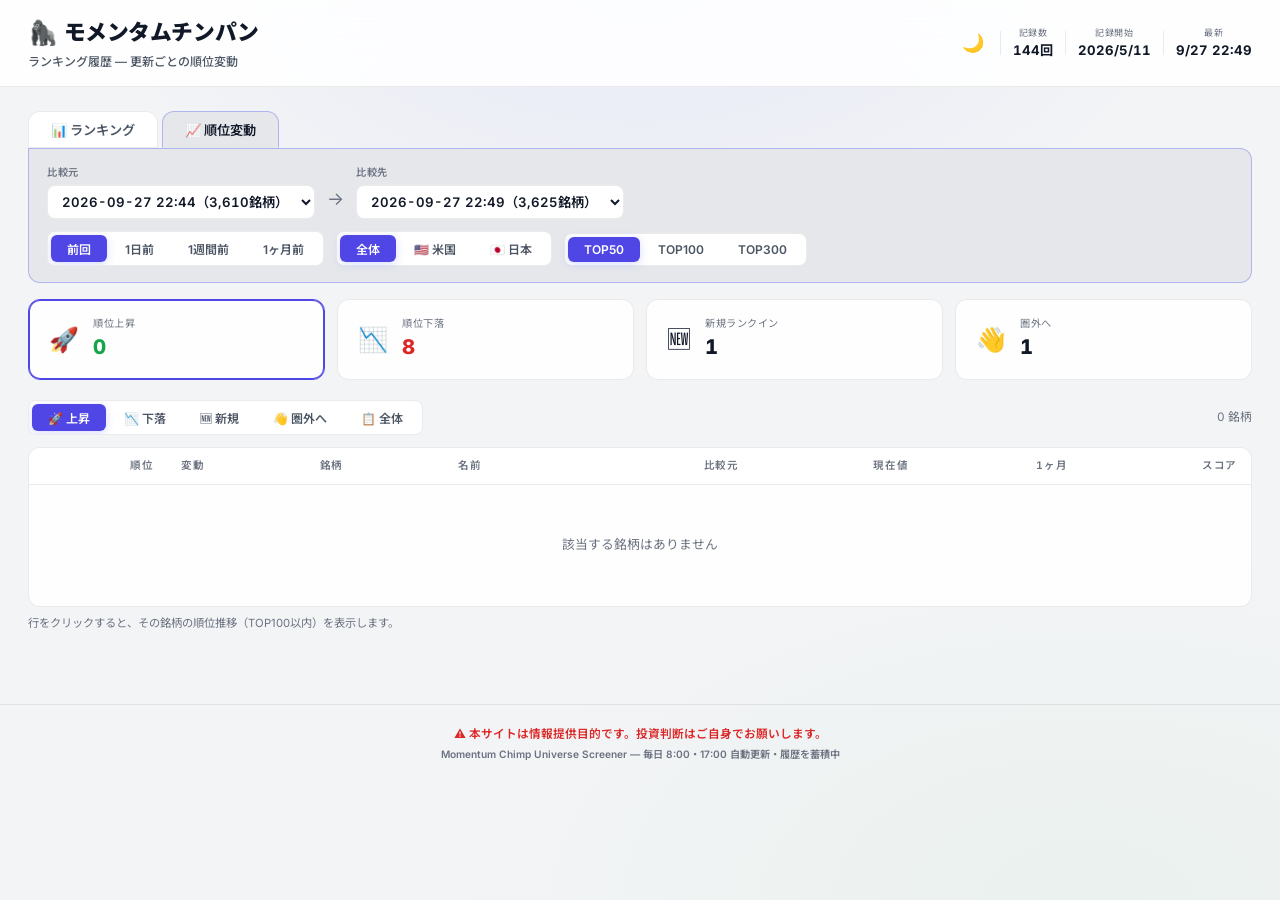
==== docs/history.html @ fb64ff7c "feat: ランキング履歴の蓄積と順位変動ページを追加 - 更新ごとに上位300位のスナップショットを docs/data/history/ に保存   (index.json: 一覧, ranks." ====
<!DOCTYPE html>
<html lang="ja">
<head>
    <meta charset="UTF-8">
    <meta name="viewport" content="width=device-width, initial-scale=1.0">
    <meta name="description" content="モメンタムチンパンのランキング履歴。更新ごとの順位上昇・下落・新規ランクイン銘柄をチェック。">

    <meta property="og:title" content="🦍 モメンタムチンパン | 順位変動">
    <meta property="og:description" content="モメンタムランキングの履歴から、順位を上げた銘柄・下げた銘柄をチェック。">
    <meta property="og:type" content="website">
    <meta property="og:url" content="https://ereyester.github.io/momentum-screener/history.html">
    <meta property="og:image" content="https://ereyester.github.io/momentum-screener/og-image.png">
    <meta name="twitter:card" content="summary_large_image">
    <meta name="twitter:image" content="https://ereyester.github.io/momentum-screener/og-image.png">

    <!-- Google tag (gtag.js) -->
    <script async src="https://www.googletagmanager.com/gtag/js?id=G-7YDGQEQNTJ"></script>
    <script>
      window.dataLayer = window.dataLayer || [];
      function gtag(){dataLayer.push(arguments);}
      gtag('js', new Date());

      gtag('config', 'G-7YDGQEQNTJ');
    </script>

    <title>🦍 モメンタムチンパン | 順位変動</title>
    <link rel="preconnect" href="https://fonts.googleapis.com">
    <link rel="preconnect" href="https://fonts.gstatic.com" crossorigin>
    <link href="https://fonts.googleapis.com/css2?family=Inter:wght@400;500;600;700;800;900&family=Noto+Sans+JP:wght@400;500;600;700;900&display=swap" rel="stylesheet">
    <link rel="stylesheet" href="style.css">
    <script>
        if (localStorage.getItem('theme') === 'light' || (!localStorage.getItem('theme') && window.matchMedia('(prefers-color-scheme: light)').matches)) {
            document.documentElement.setAttribute('data-theme', 'light');
        }
    </script>
</head>
<body>

    <!-- ===== HEADER ===== -->
    <header id="site-header">
        <div class="header-inner">
            <div class="header-left">
                <h1 id="site-title"><a href="./" class="title-link"><span class="logo-icon">🦍</span> モメンタムチンパン</a></h1>
                <p class="header-sub">ランキング履歴 — 更新ごとの順位変動</p>
            </div>
            <div class="header-meta">
                <button id="theme-toggle" class="theme-btn" title="テーマ切り替え">☀️</button>
                <div class="meta-divider"></div>
                <div class="meta-item">
                    <span class="meta-label">記録数</span>
                    <span class="meta-value" id="stat-snaps">---</span>
                </div>
                <div class="meta-divider"></div>
                <div class="meta-item">
                    <span class="meta-label">記録開始</span>
                    <span class="meta-value" id="stat-first">---</span>
                </div>
                <div class="meta-divider"></div>
                <div class="meta-item">
                    <span class="meta-label">最新</span>
                    <span class="meta-value" id="stat-last">---</span>
                </div>
            </div>
        </div>
    </header>

    <nav class="tab-nav page-nav">
        <a class="tab-btn" href="./">📊 ランキング</a>
        <a class="tab-btn active" href="history.html">📈 順位変動</a>
    </nav>

    <main class="tab-content active" id="main-content">

        <!-- ===== COMPARE CONTROLS ===== -->
        <div class="cmp-panel">
            <div class="cmp-row">
                <div class="cmp-field">
                    <label for="sel-from">比較元</label>
                    <select id="sel-from" class="cmp-select"></select>
                </div>
                <span class="cmp-arrow">→</span>
                <div class="cmp-field">
                    <label for="sel-to">比較先</label>
                    <select id="sel-to" class="cmp-select"></select>
                </div>
            </div>
            <div class="cmp-row">
                <div class="filter-pills" id="quick-pills">
                    <button class="pill active" data-back="prev">前回</button>
                    <button class="pill" data-back="1">1日前</button>
                    <button class="pill" data-back="7">1週間前</button>
                    <button class="pill" data-back="30">1ヶ月前</button>
                </div>
                <div class="filter-pills" id="market-pills">
                    <button class="pill active" data-market="ALL">全体</button>
                    <button class="pill" data-market="US">🇺🇸 米国</button>
                    <button class="pill" data-market="JP">🇯🇵 日本</button>
                </div>
                <div class="filter-pills" id="scope-pills">
                    <button class="pill active" data-scope="50">TOP50</button>
                    <button class="pill" data-scope="100">TOP100</button>
                    <button class="pill" data-scope="300">TOP300</button>
                </div>
            </div>
            <p class="cmp-note" id="cmp-note" hidden></p>
        </div>

        <!-- ===== SUMMARY ===== -->
        <div class="kpi-row" id="move-kpi">
            <button class="kpi kpi-btn" data-view="up">
                <div class="kpi-icon">🚀</div>
                <div class="kpi-body"><span class="kpi-label">順位上昇</span><span class="kpi-value c-up" id="kpi-up">-</span></div>
            </button>
            <button class="kpi kpi-btn" data-view="down">
                <div class="kpi-icon">📉</div>
                <div class="kpi-body"><span class="kpi-label">順位下落</span><span class="kpi-value c-dn" id="kpi-down">-</span></div>
            </button>
            <button class="kpi kpi-btn" data-view="new">
                <div class="kpi-icon">🆕</div>
                <div class="kpi-body"><span class="kpi-label">新規ランクイン</span><span class="kpi-value" id="kpi-new">-</span></div>
            </button>
            <button class="kpi kpi-btn" data-view="out">
                <div class="kpi-icon">👋</div>
                <div class="kpi-body"><span class="kpi-label">圏外へ</span><span class="kpi-value" id="kpi-out">-</span></div>
            </button>
        </div>

        <!-- ===== VIEW TABS ===== -->
        <div class="toolbar">
            <div class="filter-pills" id="view-pills">
                <button class="pill active" data-view="up">🚀 上昇</button>
                <button class="pill" data-view="down">📉 下落</button>
                <button class="pill" data-view="new">🆕 新規</button>
                <button class="pill" data-view="out">👋 圏外へ</button>
                <button class="pill" data-view="all">📋 全体</button>
            </div>
            <span class="count-badge" id="result-count">0 銘柄</span>
        </div>

        <div class="table-wrap">
            <table class="tbl" id="move-table">
                <thead>
                    <tr>
                        <th class="r">順位</th>
                        <th>変動</th>
                        <th>銘柄</th>
                        <th>名前</th>
                        <th class="r">比較元</th>
                        <th class="r">現在値</th>
                        <th class="r">1ヶ月</th>
                        <th class="r">スコア</th>
                    </tr>
                </thead>
                <tbody id="move-tbody"></tbody>
            </table>
        </div>
        <p class="hint">行をクリックすると、その銘柄の順位推移（TOP100以内）を表示します。</p>
    </main>

    <footer id="site-footer">
        <p>⚠️ 本サイトは情報提供目的です。投資判断はご自身でお願いします。</p>
        <p class="footer-sm">Momentum Chimp Universe Screener — 毎日 8:00・17:00 自動更新・履歴を蓄積中</p>
    </footer>

    <script src="history.js"></script>
</body>
</html>
---- docs/style.css ----
/* ============================================================
   モメンタムチンパン — Redesigned UI
   ============================================================ */

*,*::before,*::after{margin:0;padding:0;box-sizing:border-box}

:root{
  --bg:        #06080f;
  --bg2:       #0d1117;
  --bg3:       #161b22;
  --surface:   rgba(22,27,34,.85);
  --border:    rgba(255,255,255,.06);
  --border-h:  rgba(99,102,241,.4);
  --txt:       #f8fafc;
  --txt2:      #94a3b8;
  --txt3:      #64748b;
  --up:        #3fb950;
  --up-bg:     rgba(63,185,80,.08);
  --dn:        #f85149;
  --dn-bg:     rgba(248,81,73,.08);
  --accent:    #7c8aff;
  --gold:      #fbbf24;
  --header-bg: rgba(6,8,15,.88);
  --radius:    12px;
  --font: 'Inter','Noto Sans JP',-apple-system,sans-serif;
}

[data-theme="light"] {
  --bg:        #f3f4f6;
  --bg2:       #ffffff;
  --bg3:       #e5e7eb;
  --surface:   rgba(255,255,255,.9);
  --border:    rgba(0,0,0,.08);
  --border-h:  rgba(99,102,241,.4);
  --txt:       #111827;
  --txt2:      #4b5563;
  --txt3:      #6b7280;
  --up:        #16a34a;
  --up-bg:     rgba(22,163,74,.1);
  --dn:        #dc2626;
  --dn-bg:     rgba(220,38,38,.1);
  --accent:    #4f46e5;
  --header-bg: rgba(255,255,255,.88);
}

html{font-size:15px;scroll-behavior:smooth}
body{
  font-family:var(--font);background:var(--bg);color:var(--txt);
  line-height:1.55;min-height:100vh;
  background-image:
    radial-gradient(ellipse 70% 50% at 50% 0%,rgba(124,138,255,.1),transparent 60%),
    radial-gradient(ellipse 50% 40% at 85% 100%,rgba(63,185,80,.05),transparent);
}

::-webkit-scrollbar{width:6px;height:6px}
::-webkit-scrollbar-track{background:transparent}
::-webkit-scrollbar-thumb{background:rgba(255,255,255,.1);border-radius:3px}

/* ===== HEADER ===== */
#site-header{
  position:sticky;top:0;z-index:100;
  padding:14px 28px;
  background:var(--header-bg);
  backdrop-filter:blur(24px) saturate(1.4);
  border-bottom:1px solid var(--border);
}
.header-inner{
  max-width:1320px;margin:0 auto;
  display:flex;align-items:center;justify-content:space-between;gap:16px;
  flex-wrap:wrap;
}
#site-title{
  font-size:1.45rem;font-weight:900;letter-spacing:-.02em;
  display:flex;align-items:center;gap:6px;
}
.logo-icon{font-size:1.6rem;animation:bob 2.5s ease-in-out infinite}
@keyframes bob{0%,100%{transform:translateY(0)}50%{transform:translateY(-2px)}}
.header-sub{font-size:.8rem;color:var(--txt2);margin-top:2px;font-weight:500}

.header-meta{display:flex;align-items:center;gap:12px}
.theme-btn{
  background:none;border:none;font-size:1.2rem;cursor:pointer;
  padding:4px;border-radius:50%;transition:background .2s;
  color:var(--txt);
}
.theme-btn:hover{background:var(--border)}
.meta-item{display:flex;flex-direction:column;align-items:center}
.meta-label{font-size:.6rem;color:var(--txt3);text-transform:uppercase;letter-spacing:.06em}
.meta-value{font-size:.88rem;font-weight:700;color:var(--txt);font-variant-numeric:tabular-nums}
.meta-divider{width:1px;height:24px;background:var(--border)}

/* ===== PODIUM ===== */
.podium-section{
  max-width:1320px;margin:28px auto 0;padding:0 28px;
}
.section-title{font-size:1.15rem;font-weight:800;margin-bottom:16px}
.podium{display:grid;grid-template-columns:repeat(3,1fr);gap:14px}

.pod-card{
  position:relative;overflow:hidden;
  padding:20px;border-radius:var(--radius);
  background:var(--surface);
  border:1px solid var(--border);
  transition:all .25s ease;
}
.pod-card:hover{border-color:var(--border-h);transform:translateY(-3px)}

.pod-rank{
  position:absolute;top:12px;right:14px;
  font-size:2.4rem;font-weight:900;
  line-height:1;opacity:.12;
}
.pod-card.gold  .pod-rank{color:#fbbf24;opacity:.25}
.pod-card.silver .pod-rank{color:#a0aec0;opacity:.2}
.pod-card.bronze .pod-rank{color:#d97706;opacity:.18}

.pod-card.gold{border-color:rgba(251,191,36,.25);
  background:linear-gradient(135deg,rgba(251,191,36,.06),transparent 60%)}
.pod-card.silver{border-color:rgba(160,174,192,.2);
  background:linear-gradient(135deg,rgba(160,174,192,.04),transparent 60%)}
.pod-card.bronze{border-color:rgba(217,119,6,.2);
  background:linear-gradient(135deg,rgba(217,119,6,.04),transparent 60%)}

.pod-ticker{font-size:1.2rem;font-weight:800;color:var(--accent);margin-bottom:2px}
.pod-name{font-size:.95rem;color:var(--txt2);margin-bottom:12px;
  white-space:nowrap;overflow:hidden;text-overflow:ellipsis}
.pod-price{font-size:1.4rem;font-weight:800;margin-bottom:8px}

.pod-metrics{display:flex;gap:14px;flex-wrap:wrap}
.pod-metric{display:flex;flex-direction:column}
.pod-metric-label{font-size:.6rem;color:var(--txt3);text-transform:uppercase;letter-spacing:.05em}
.pod-metric-value{font-size:.95rem;font-weight:700}

.pod-score-row{
  display:flex;align-items:center;gap:10px;margin-top:14px;
  padding-top:12px;border-top:1px solid var(--border);
}
.pod-score{font-size:1.5rem;font-weight:900}
.pod-grade{
  padding:3px 10px;border-radius:6px;
  font-size:.7rem;font-weight:800;letter-spacing:.04em;
}

/* ===== TABS ===== */
.tab-nav{
  max-width:1320px;margin:24px auto 0;padding:0 28px;
  display:flex;gap:4px;
}
.tab-btn{
  padding:8px 22px;border:1px solid var(--border);
  border-radius:var(--radius) var(--radius) 0 0;
  background:var(--bg2);color:var(--txt2);
  font:600 .88rem var(--font);cursor:pointer;
  transition:all .2s;
}
.tab-btn:hover{color:var(--txt);background:var(--bg3)}
.tab-btn.active{
  background:var(--bg3);color:var(--txt);
  border-color:var(--border-h);border-bottom-color:var(--bg3);
}

.tab-content{
  display:none;max-width:1320px;margin:0 auto;
  padding:0 28px 40px;animation:fadeUp .3s ease;
}
.tab-content.active{display:block}
@keyframes fadeUp{from{opacity:0;transform:translateY(8px)}to{opacity:1;transform:translateY(0)}}

/* ===== FILTER ===== */
.toolbar{
  display:flex;align-items:center;justify-content:space-between;
  margin-bottom:12px;flex-wrap:wrap;gap:8px;
}
.filter-pills{display:flex;gap:2px;background:var(--bg2);border-radius:8px;padding:3px;border:1px solid var(--border)}
.pill{
  padding:5px 16px;border:none;border-radius:6px;
  background:transparent;color:var(--txt2);
  font:600 .8rem var(--font);cursor:pointer;transition:all .15s;
}
.pill:hover{color:var(--txt)}
.pill.active{background:var(--accent);color:#fff;box-shadow:0 2px 8px rgba(124,138,255,.3)}
.count-badge{font-size:.78rem;color:var(--txt3);font-variant-numeric:tabular-nums}

/* ===== TABLE ===== */
.table-wrap{
  overflow-x:auto;border:1px solid var(--border);
  border-radius:var(--radius);background:var(--surface);
}
.tbl{width:100%;border-collapse:collapse;font-variant-numeric:tabular-nums}
.tbl th{
  padding:10px 14px;background:var(--bg2);color:var(--txt3);
  font-size:.7rem;font-weight:600;text-transform:uppercase;letter-spacing:.06em;
  text-align:left;white-space:nowrap;border-bottom:1px solid var(--border);
  user-select:none;position:sticky;top:0;z-index:5;
}
.tbl th.r{text-align:right}
.tbl th.sortable{cursor:pointer;transition:color .15s}
.tbl th.sortable:hover{color:var(--accent)}
.tbl th.sortable::after{content:' ↕';opacity:.25;font-size:.65rem}
.tbl th.sort-asc::after{content:' ↑';opacity:1;color:var(--accent)}
.tbl th.sort-desc::after{content:' ↓';opacity:1;color:var(--accent)}

.tbl td{
  padding:10px 14px;font-size:.9rem;white-space:nowrap;
  border-bottom:1px solid rgba(255,255,255,.02);
  transition:background .15s;
}
.tbl td.r{text-align:right}
.tbl tbody tr{transition:background .15s}
.tbl tbody tr:hover{background:rgba(124,138,255,.04)}

/* Row anim */
.tbl tbody tr{animation:rowIn .25s ease backwards}
@keyframes rowIn{from{opacity:0;transform:translateX(-6px)}to{opacity:1;transform:translateX(0)}}

/* Cell variants */
.c-rank{font-weight:800;color:var(--txt3);width:32px}
.c-rank.top{color:var(--gold);text-shadow:0 0 8px rgba(251,191,36,.3)}
.c-ticker{font-weight:700;color:var(--accent);font-size:.95rem}
.c-name{color:var(--txt2);max-width:200px;overflow:hidden;text-overflow:ellipsis;font-size:.95rem;font-weight:500}
.c-price{font-weight:600}

.c-up{color:var(--up);font-weight:600}
.c-dn{color:var(--dn);font-weight:600}
.c-flat{color:var(--txt3)}

.c-rsi{font-weight:600}

/* Score bar cell */
.c-score{position:relative;font-weight:800;font-size:.95rem}
.score-bg{
  position:absolute;left:0;bottom:0;height:3px;
  border-radius:2px;opacity:.5;
}

/* Grade */
.gr{
  display:inline-flex;align-items:center;justify-content:center;
  min-width:38px;padding:3px 8px;border-radius:6px;
  font-size:.68rem;font-weight:800;letter-spacing:.04em;
}
.gr-sss{background:linear-gradient(135deg,#ff3b5c,#ff1744);color:#fff;
  box-shadow:0 0 14px rgba(255,59,92,.35);animation:pulse 2s ease-in-out infinite alternate}
@keyframes pulse{from{box-shadow:0 0 10px rgba(255,59,92,.3)}to{box-shadow:0 0 20px rgba(255,59,92,.45)}}
.gr-ss{background:linear-gradient(135deg,#ff7b3a,#f97316);color:#fff;box-shadow:0 0 10px rgba(255,123,58,.25)}
.gr-s{background:linear-gradient(135deg,#fbbf24,#eab308);color:#1a1a2e;box-shadow:0 0 10px rgba(251,191,36,.25)}
.gr-a{background:linear-gradient(135deg,#34d399,#10b981);color:#052e16;box-shadow:0 0 8px rgba(52,211,153,.2)}
.gr-b{background:linear-gradient(135deg,#60a5fa,#3b82f6);color:#fff;box-shadow:0 0 8px rgba(96,165,250,.2)}
.gr-c{background:rgba(100,116,139,.25);color:var(--txt3)}

/* Market badge */
.mkt{
  display:inline-block;padding:1px 6px;border-radius:4px;
  font-size:.65rem;font-weight:600;margin-left:4px;vertical-align:middle;
}
.mkt-us{background:rgba(96,165,250,.12);color:#93c5fd;border:1px solid rgba(96,165,250,.15)}
.mkt-jp{background:rgba(248,113,113,.12);color:#fca5a5;border:1px solid rgba(248,113,113,.15)}

/* ===== DECK ===== */
.deck-top{
  display:flex;align-items:center;justify-content:space-between;
  margin-bottom:16px;flex-wrap:wrap;gap:12px;
}
.budget-ctrl{
  display:flex;align-items:center;gap:6px;
  padding:4px 14px;background:var(--bg2);border:1px solid var(--border);
  border-radius:8px;
}
.budget-ctrl label{font-size:.8rem;color:var(--txt2);font-weight:600}
#budget-input{
  width:80px;padding:4px 6px;
  background:rgba(255,255,255,.05);border:1px solid var(--border);
  border-radius:6px;color:var(--txt);font:700 .95rem var(--font);
  text-align:right;outline:none;
}
#budget-input:focus{border-color:var(--accent);box-shadow:0 0 0 2px rgba(124,138,255,.15)}
.budget-ctrl span{font-size:.85rem;color:var(--txt2);font-weight:600}

/* KPI */
.kpi-row{display:grid;grid-template-columns:repeat(auto-fit,minmax(200px,1fr));gap:12px;margin-bottom:20px}
.kpi{
  display:flex;align-items:center;gap:14px;
  padding:16px 20px;background:var(--surface);
  border:1px solid var(--border);border-radius:var(--radius);
  transition:all .2s;
}
.kpi:hover{border-color:var(--border-h);transform:translateY(-2px)}
.kpi.danger{border-color:rgba(248,81,73,.15)}
.kpi.danger:hover{border-color:rgba(248,81,73,.3)}
.kpi-icon{font-size:1.6rem}
.kpi-body{display:flex;flex-direction:column}
.kpi-label{font-size:.68rem;color:var(--txt3);text-transform:uppercase;letter-spacing:.05em}
.kpi-value{font-size:1.35rem;font-weight:800;font-variant-numeric:tabular-nums}

/* Deck Cards */
.deck-cards{display:grid;grid-template-columns:repeat(auto-fill,minmax(280px,1fr));gap:12px;margin-bottom:20px}
.dk-card{
  padding:16px 18px;background:var(--surface);
  border:1px solid var(--border);border-radius:var(--radius);
  transition:all .2s;
}
.dk-card.excluded{opacity:.4;filter:grayscale(100%)}
.dk-card:hover{border-color:var(--border-h);transform:translateY(-2px)}
.dk-head{display:flex;align-items:center;justify-content:space-between;margin-bottom:10px}
.dk-ticker{font-size:1.1rem;font-weight:800;color:var(--accent)}
.dk-name{font-size:.88rem;color:var(--txt3);margin-top:2px;font-weight:500}
.dk-score-badge{display:flex;align-items:center;gap:6px}

.dk-grid{display:grid;grid-template-columns:1fr 1fr;gap:6px 16px;margin-bottom:10px}
.dk-item{display:flex;justify-content:space-between}
.dk-item-label{font-size:.72rem;color:var(--txt3)}
.dk-item-value{font-size:.85rem;font-weight:600}

.dk-action{
  display:flex;gap:10px;padding-top:10px;
  border-top:1px solid var(--border);
}
.dk-action-item{flex:1;text-align:center}
.dk-action-label{font-size:.6rem;color:var(--txt3);text-transform:uppercase;letter-spacing:.04em}
.dk-action-value{font-size:.88rem;font-weight:700;margin-top:1px}
.dk-entry{color:var(--accent)}
.dk-stop{color:var(--dn)}
.dk-target{color:var(--up)}

/* Rules */
.rules{
  display:flex;flex-wrap:wrap;gap:8px;margin-top:4px;
}
.rule{
  padding:6px 14px;background:var(--bg2);
  border:1px solid var(--border);border-radius:8px;
  font-size:.78rem;color:var(--txt2);
}
.rule b{color:var(--txt)}

/* ===== FOOTER ===== */
#site-footer{
  margin-top:32px;padding:20px 28px;
  border-top:1px solid var(--border);text-align:center;
}
#site-footer p{font-size:.78rem;color:var(--dn);font-weight:600}
.footer-sm{font-size:.68rem!important;color:var(--txt3)!important;margin-top:4px}

/* ===== LOADING ===== */
.loading{display:flex;flex-direction:column;align-items:center;padding:40px;gap:12px}
.spinner{
  width:32px;height:32px;
  border:3px solid var(--border);border-top-color:var(--accent);
  border-radius:50%;animation:spin .7s linear infinite;
}
@keyframes spin{to{transform:rotate(360deg)}}
.loading-txt{font-size:.85rem;color:var(--txt3)}

/* ===== RESPONSIVE ===== */
@media(max-width:900px){
  html{font-size:14px}
  #site-header{padding:10px 16px}
  .header-inner{flex-direction:column;align-items:flex-start;gap:8px}
  .podium-section,.tab-nav,.tab-content{padding-left:16px;padding-right:16px}
  .podium{grid-template-columns:1fr}
  .deck-top{flex-direction:column;align-items:flex-start}
}
@media(max-width:600px){
  html{font-size:13px}
  .deck-cards{grid-template-columns:1fr}
  .kpi-row{grid-template-columns:1fr}
}

/* ===== HISTORY PAGE ===== */
.title-link{color:inherit;text-decoration:none;display:flex;align-items:center;gap:6px}
a.tab-btn{text-decoration:none;display:inline-block}
.tab-link{margin-left:auto}
.page-nav + .tab-content{padding-top:0}

.cmp-panel{
  display:flex;flex-direction:column;gap:12px;
  padding:16px 18px;margin-bottom:16px;
  background:var(--bg3);border:1px solid var(--border-h);
  border-radius:0 var(--radius) var(--radius) var(--radius);
}
.cmp-row{display:flex;align-items:flex-end;gap:12px;flex-wrap:wrap}
.cmp-field{display:flex;flex-direction:column;gap:4px;min-width:0}
.cmp-field label{font-size:.68rem;color:var(--txt3);text-transform:uppercase;letter-spacing:.05em;font-weight:600}
.cmp-select{
  padding:7px 10px;background:var(--bg2);color:var(--txt);
  border:1px solid var(--border);border-radius:8px;
  font:600 .88rem var(--font);font-variant-numeric:tabular-nums;max-width:100%;
}
.cmp-select:focus{outline:none;border-color:var(--accent)}
.cmp-arrow{font-size:1.2rem;color:var(--txt3);padding-bottom:6px}
.cmp-note{
  font-size:.8rem;color:var(--gold);
  padding:8px 12px;border-radius:8px;background:rgba(251,191,36,.08);
  border:1px solid rgba(251,191,36,.2);
}

.kpi-btn{font:inherit;color:inherit;text-align:left;cursor:pointer}
.kpi-btn.selected{border-color:var(--accent);box-shadow:0 0 0 1px var(--accent) inset}

.mv{
  display:inline-block;min-width:52px;padding:2px 8px;border-radius:6px;
  font-size:.75rem;font-weight:800;text-align:center;font-variant-numeric:tabular-nums;
}
.mv-up{background:var(--up-bg);color:var(--up)}
.mv-dn{background:var(--dn-bg);color:var(--dn)}
.mv-new{background:rgba(124,138,255,.14);color:var(--accent)}
.mv-out{background:rgba(100,116,139,.18);color:var(--txt3)}
.mv-flat{color:var(--txt3)}

.tbl tr.clickable{cursor:pointer}
.tbl tr.open{background:rgba(124,138,255,.06)}
.tbl tr.tl-row{animation:none}
.tbl tr.tl-row:hover{background:none}
.tl-row td{padding:4px 14px 16px;white-space:normal}
.tl-box{padding:12px 14px;background:var(--bg2);border:1px solid var(--border);border-radius:10px}
.tl-head{display:flex;align-items:baseline;gap:14px;flex-wrap:wrap;margin-bottom:6px}
.tl-stat{font-size:.78rem;color:var(--txt3)}
.tl-stat b{color:var(--txt)}
.tl-svg{width:100%;height:auto;display:block}
.tl-grid{stroke:var(--border);stroke-width:1}
.tl-axis{fill:var(--txt3);font-size:11px;font-family:var(--font)}
.tl-mark{stroke:var(--gold);stroke-width:1;stroke-dasharray:3 3;opacity:.6}
.tl-line{fill:none;stroke:var(--accent);stroke-width:2;stroke-linejoin:round;stroke-linecap:round}
.tl-dot{fill:var(--accent)}
.hint{font-size:.75rem;color:var(--txt3);margin-top:8px}

@media(max-width:900px){
  .cmp-row{align-items:stretch}
  .cmp-field{flex:1 1 220px}
  .cmp-arrow{display:none}
}
.tab-link-btn{
  padding:8px 22px;border:1px solid var(--border);
  border-radius:var(--radius) var(--radius) 0 0;
  background:var(--bg2);color:var(--txt2);text-decoration:none;
  font:600 .88rem var(--font);transition:all .2s;
}
.tab-link-btn:hover{color:var(--txt);background:var(--bg3)}
@media(max-width:600px){
  #move-kpi{grid-template-columns:1fr 1fr}
  #move-kpi .kpi{padding:12px 14px;gap:10px}
  #move-kpi .kpi-icon{font-size:1.3rem}
}
.pill{white-space:nowrap}
#view-pills,#quick-pills{overflow-x:auto;max-width:100%}
@media(max-width:600px){
  #view-pills .pill,#quick-pills .pill{padding:5px 10px}
}
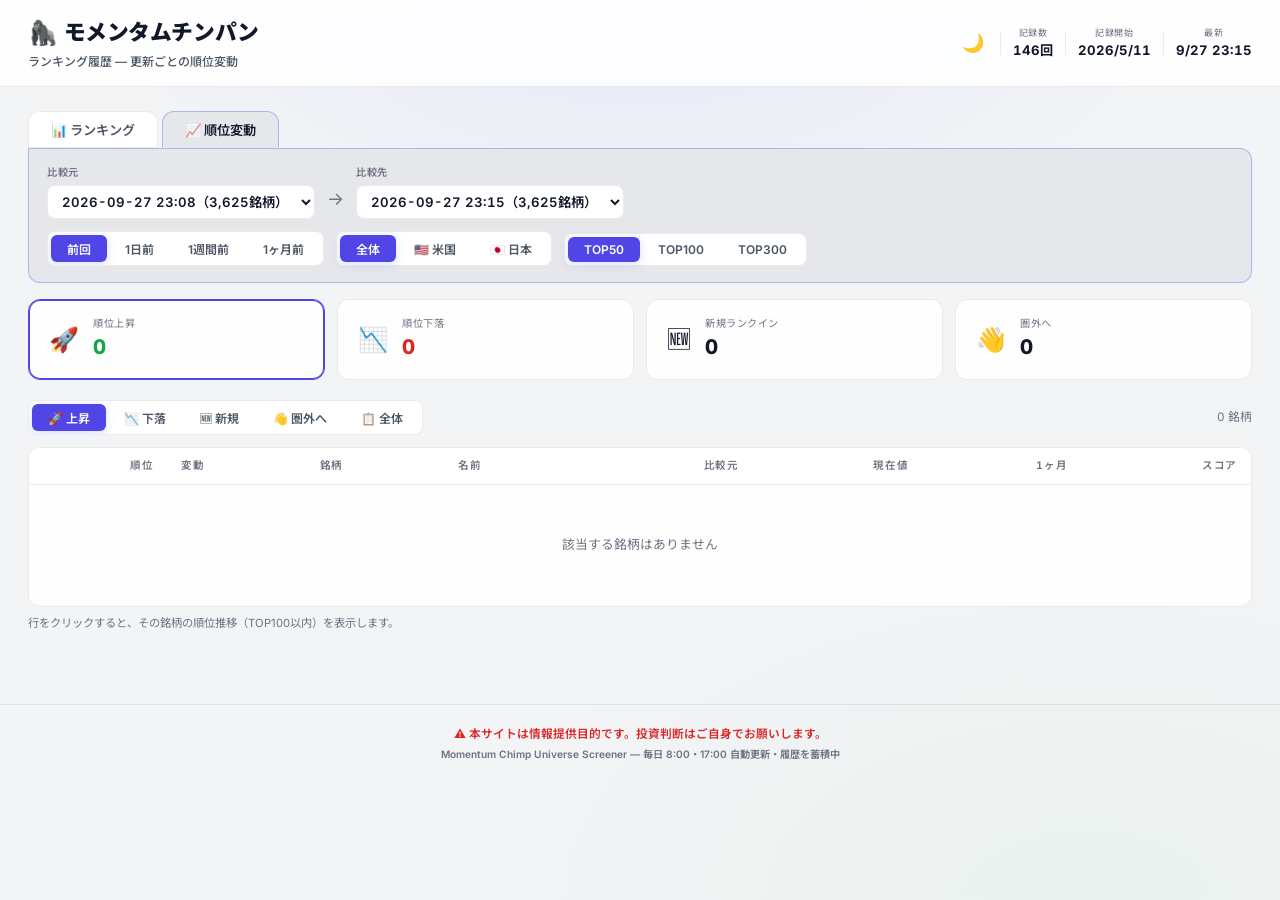
==== commit 5c3409a9: "feat: 日米ミックスのデッキを市場を問わないスコア順位優先に変更 - 日米ミックスは「米国10+日本6」の固定枠をやめ、総合スコア上位16銘柄で構成 - deck.sets に MIX/US/JP" ====
--- a/docs/history.html
+++ b/docs/history.html
@@ -27,7 +27,7 @@
     <link rel="preconnect" href="https://fonts.googleapis.com">
     <link rel="preconnect" href="https://fonts.gstatic.com" crossorigin>
     <link href="https://fonts.googleapis.com/css2?family=Inter:wght@400;500;600;700;800;900&family=Noto+Sans+JP:wght@400;500;600;700;900&display=swap" rel="stylesheet">
-    <link rel="stylesheet" href="style.css">
+    <link rel="stylesheet" href="style.css?v=20260927c">
     <script>
         if (localStorage.getItem('theme') === 'light' || (!localStorage.getItem('theme') && window.matchMedia('(prefers-color-scheme: light)').matches)) {
             document.documentElement.setAttribute('data-theme', 'light');
@@ -162,6 +162,6 @@
         <p class="footer-sm">Momentum Chimp Universe Screener — 毎日 8:00・17:00 自動更新・履歴を蓄積中</p>
     </footer>
 
-    <script src="history.js"></script>
+    <script src="history.js?v=20260927c"></script>
 </body>
 </html>
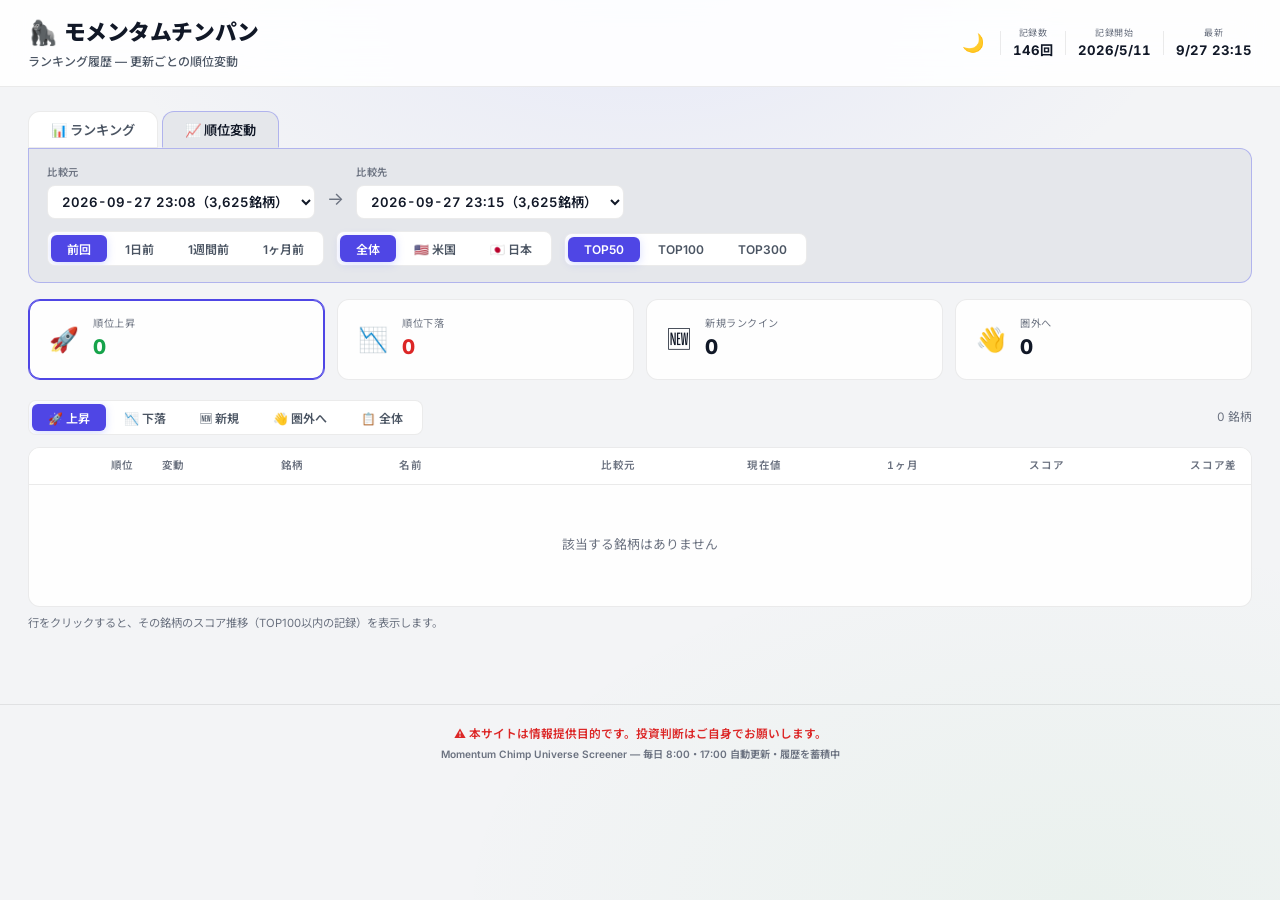
==== commit 595bf594: "feat: 順位変動ページのグラフをスコア推移に変更 + スコア差の列を追加 - ranks.json に各回のスコアも記録 ([回, 順位, スコア]) - 銘柄のグラフを順位→スコア推移に。グレー" ====
--- a/docs/history.html
+++ b/docs/history.html
@@ -27,7 +27,7 @@
     <link rel="preconnect" href="https://fonts.googleapis.com">
     <link rel="preconnect" href="https://fonts.gstatic.com" crossorigin>
     <link href="https://fonts.googleapis.com/css2?family=Inter:wght@400;500;600;700;800;900&family=Noto+Sans+JP:wght@400;500;600;700;900&display=swap" rel="stylesheet">
-    <link rel="stylesheet" href="style.css?v=20260927c">
+    <link rel="stylesheet" href="style.css?v=20260927d">
     <script>
         if (localStorage.getItem('theme') === 'light' || (!localStorage.getItem('theme') && window.matchMedia('(prefers-color-scheme: light)').matches)) {
             document.documentElement.setAttribute('data-theme', 'light');
@@ -149,12 +149,13 @@
                         <th class="r">現在値</th>
                         <th class="r">1ヶ月</th>
                         <th class="r">スコア</th>
+                        <th class="r">スコア差</th>
                     </tr>
                 </thead>
                 <tbody id="move-tbody"></tbody>
             </table>
         </div>
-        <p class="hint">行をクリックすると、その銘柄の順位推移（TOP100以内）を表示します。</p>
+        <p class="hint">行をクリックすると、その銘柄のスコア推移（TOP100以内の記録）を表示します。</p>
     </main>
 
     <footer id="site-footer">
@@ -162,6 +163,6 @@
         <p class="footer-sm">Momentum Chimp Universe Screener — 毎日 8:00・17:00 自動更新・履歴を蓄積中</p>
     </footer>
 
-    <script src="history.js?v=20260927c"></script>
+    <script src="history.js?v=20260927d"></script>
 </body>
 </html>
--- a/docs/style.css
+++ b/docs/style.css
@@ -446,3 +446,4 @@
 @media(max-width:600px){
   #view-pills .pill,#quick-pills .pill{padding:5px 10px}
 }
+.tl-grade{stroke-width:1;stroke-dasharray:4 4;opacity:.45}
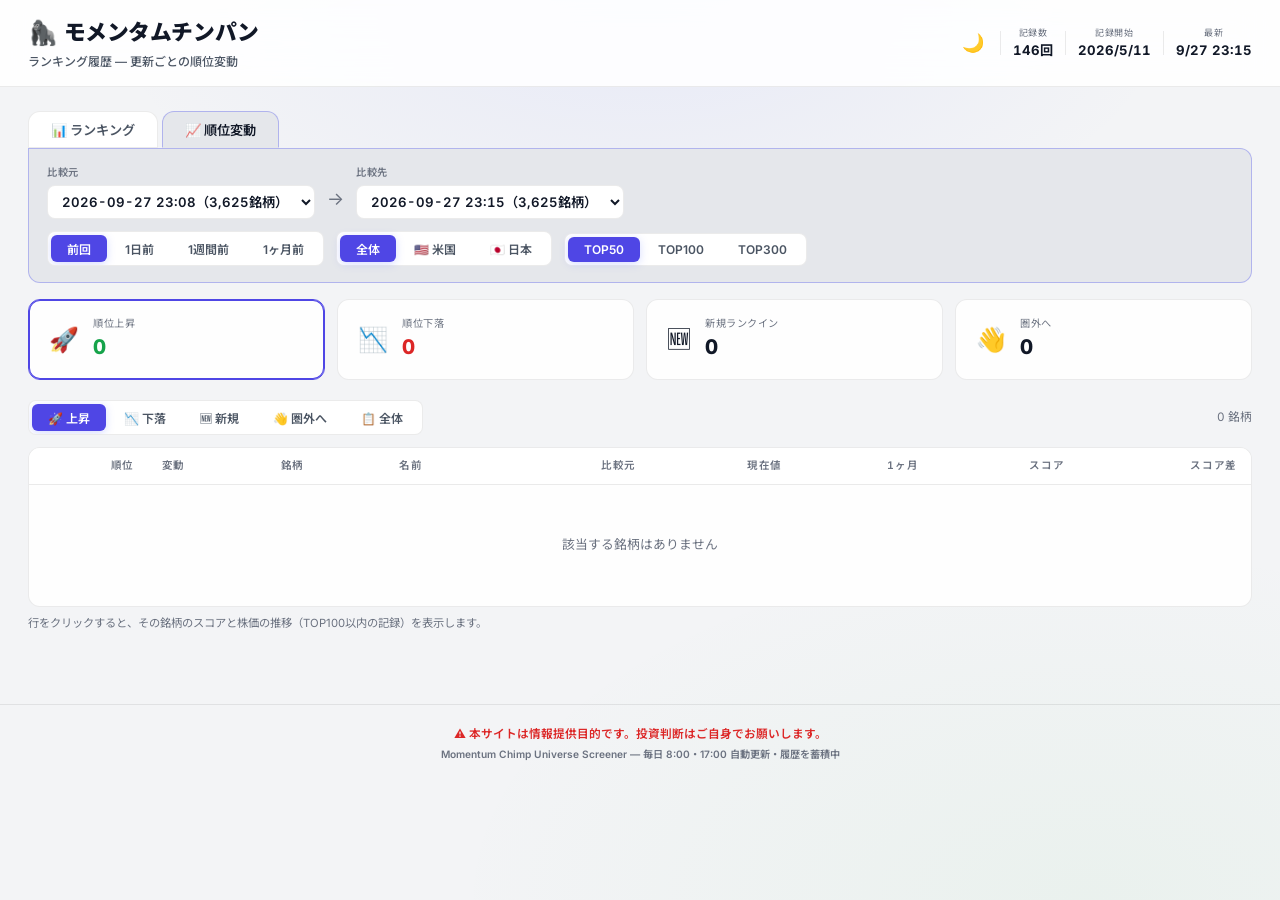
==== commit b9248f15: "feat: 順位変動ページのグラフにスコアと株価を2段で表示 - ranks.json に各回の株価も記録 ([回, 順位, スコア, 株価]) - 銘柄グラフを上段スコア・下段株価の2段構成に（横軸" ====
--- a/docs/history.html
+++ b/docs/history.html
@@ -27,7 +27,7 @@
     <link rel="preconnect" href="https://fonts.googleapis.com">
     <link rel="preconnect" href="https://fonts.gstatic.com" crossorigin>
     <link href="https://fonts.googleapis.com/css2?family=Inter:wght@400;500;600;700;800;900&family=Noto+Sans+JP:wght@400;500;600;700;900&display=swap" rel="stylesheet">
-    <link rel="stylesheet" href="style.css?v=20260927d">
+    <link rel="stylesheet" href="style.css?v=20260928a">
     <script>
         if (localStorage.getItem('theme') === 'light' || (!localStorage.getItem('theme') && window.matchMedia('(prefers-color-scheme: light)').matches)) {
             document.documentElement.setAttribute('data-theme', 'light');
@@ -155,7 +155,7 @@
                 <tbody id="move-tbody"></tbody>
             </table>
         </div>
-        <p class="hint">行をクリックすると、その銘柄のスコア推移（TOP100以内の記録）を表示します。</p>
+        <p class="hint">行をクリックすると、その銘柄のスコアと株価の推移（TOP100以内の記録）を表示します。</p>
     </main>
 
     <footer id="site-footer">
@@ -163,6 +163,6 @@
         <p class="footer-sm">Momentum Chimp Universe Screener — 毎日 8:00・17:00 自動更新・履歴を蓄積中</p>
     </footer>
 
-    <script src="history.js?v=20260927d"></script>
+    <script src="history.js?v=20260928a"></script>
 </body>
 </html>
--- a/docs/style.css
+++ b/docs/style.css
@@ -447,3 +447,14 @@
   #view-pills .pill,#quick-pills .pill{padding:5px 10px}
 }
 .tl-grade{stroke-width:1;stroke-dasharray:4 4;opacity:.45}
+
+/* スコア＋株価グラフ */
+.tl-panel{fill:var(--txt2);font-size:12px;font-weight:700;font-family:var(--font)}
+.tl-price-line{fill:none;stroke:#38bdf8;stroke-width:2;stroke-linejoin:round;stroke-linecap:round}
+.tl-price-dot{fill:#38bdf8}
+.tl-cursor{stroke:var(--txt3);stroke-width:1}
+.tl-cur-dot{stroke:var(--bg2);stroke-width:2}
+.tl-cur-price{fill:#38bdf8}
+.tl-hit{cursor:crosshair}
+.tl-read{font-size:.8rem;color:var(--txt2);min-height:1.8em;margin-bottom:2px;font-variant-numeric:tabular-nums}
+.tl-read b{color:var(--txt)}
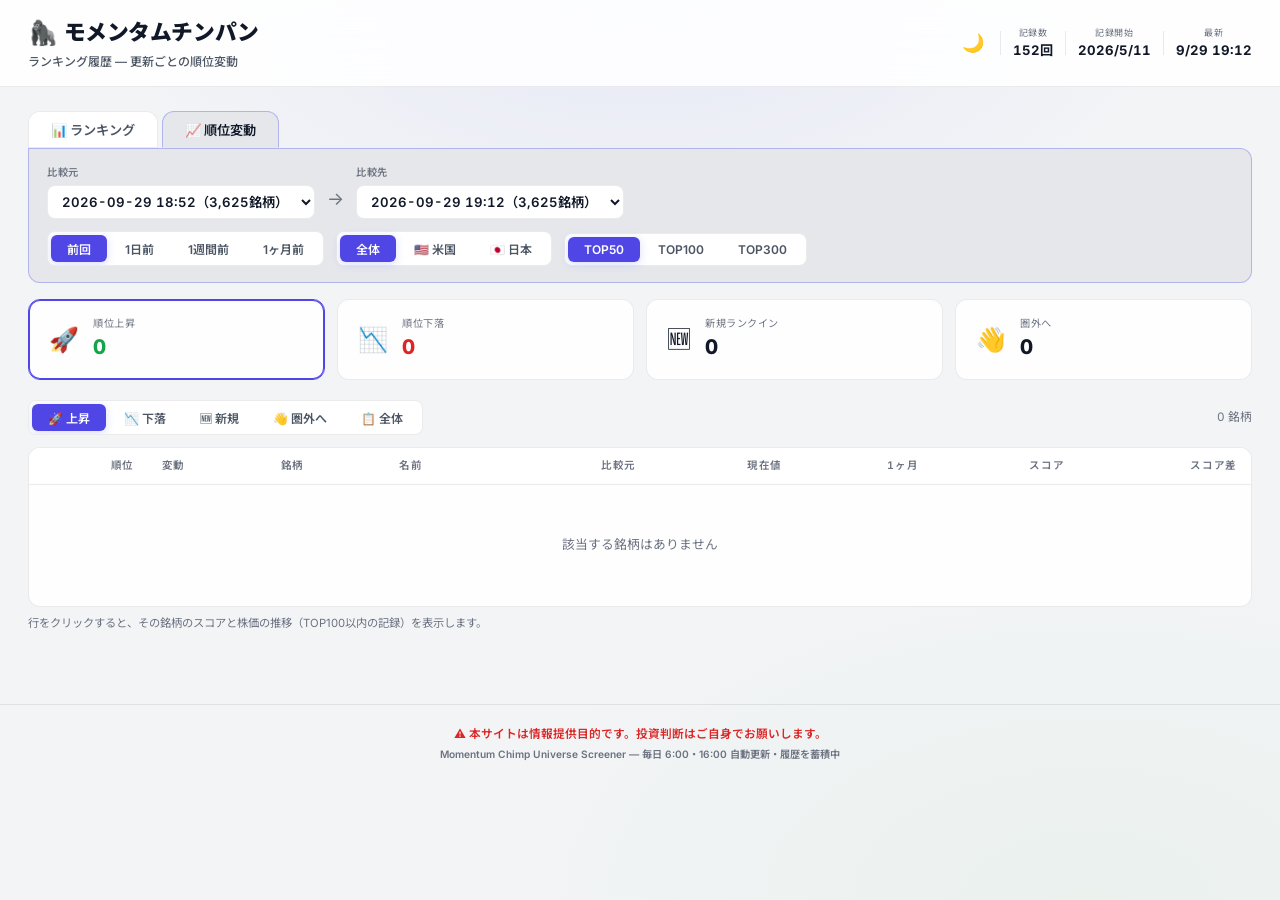
==== commit fab50b8f: "chore: 自動更新を日本時間 6:00・16:00 に変更 Co-Authored-By: Claude Opus 5.5 <noreply@anthropic.com>" ====
--- a/docs/history.html
+++ b/docs/history.html
@@ -160,7 +160,7 @@
 
     <footer id="site-footer">
         <p>⚠️ 本サイトは情報提供目的です。投資判断はご自身でお願いします。</p>
-        <p class="footer-sm">Momentum Chimp Universe Screener — 毎日 8:00・17:00 自動更新・履歴を蓄積中</p>
+        <p class="footer-sm">Momentum Chimp Universe Screener — 毎日 6:00・16:00 自動更新・履歴を蓄積中</p>
     </footer>
 
     <script src="history.js?v=20260928a"></script>
